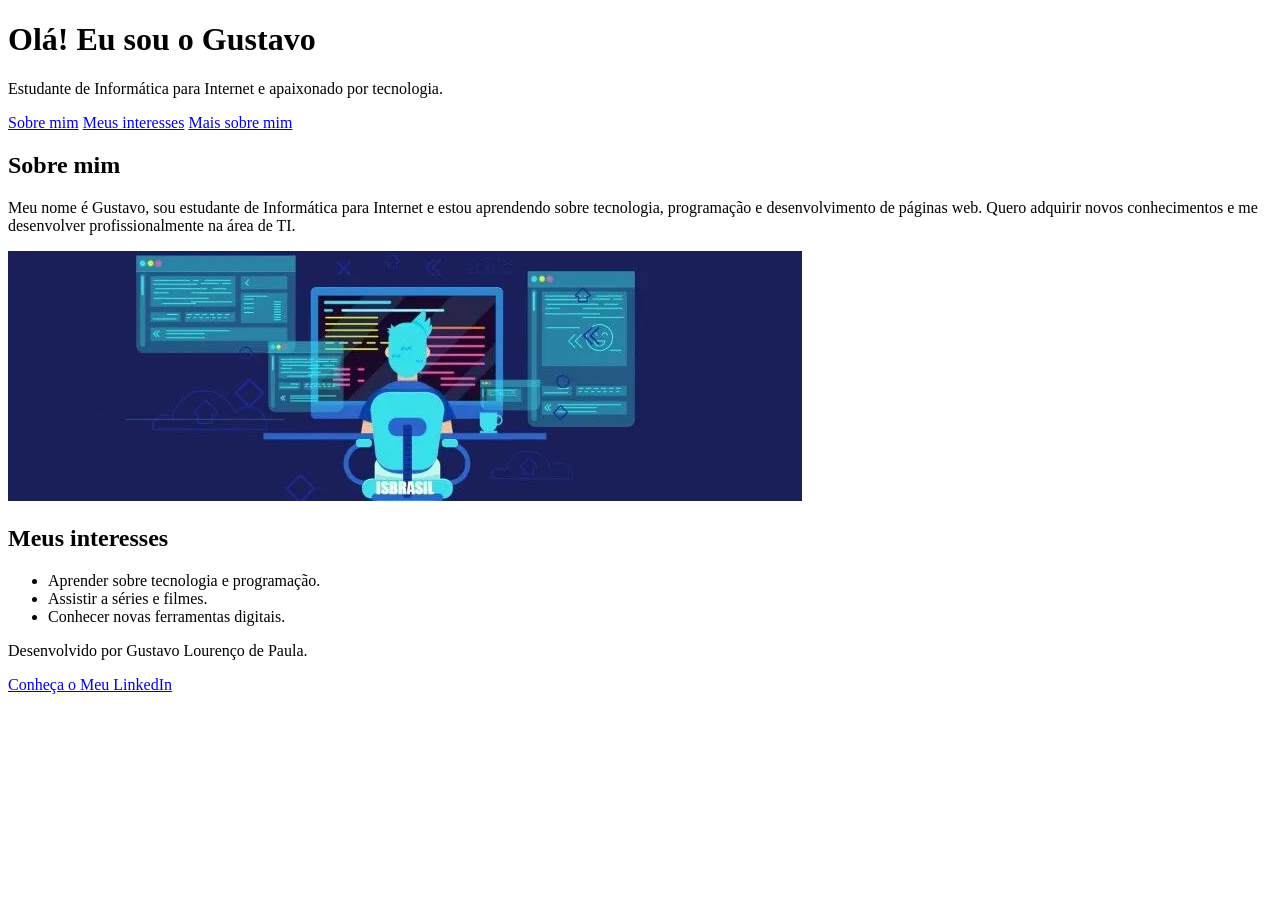
==== index.html @ d92e08ff "Fix HTML formatting and structure" ====
<!DOCTYPE html>
<html lang="pt-BR">
<head>
    <meta charset="UTF-8">
    <meta name="viewport" content="width=device-width, initial-scale=1.0">
    <title>Minha Página Pessoal</title>
</head>
<body>

    <header>
        <h1>Olá! Eu sou o Gustavo</h1>
        <p>Estudante de Informática para Internet e apaixonado por tecnologia.</p>
    </header>

    <nav>
    <a href="#sobre">Sobre mim</a>
    <a href="#interesses">Meus interesses</a>
    <a href="sobre.html">Mais sobre mim</a>
    </nav>

    <main>
        <section id="sobre">
            <h2>Sobre mim</h2>
            <p>Meu nome é Gustavo, sou estudante de Informática para Internet e estou aprendendo sobre tecnologia, programação e desenvolvimento de páginas web. Quero adquirir novos conhecimentos e me desenvolver profissionalmente na área de TI.</p>

            <img src="img/o-papel-do-programador-na-definicao-da-estrategia-digital_15aa61961ff3a95c582773cbeaeb5be7.webp"  
                 alt="Imagem ilustrativa para minha página pessoal">
        </section>

        <section id="interesses">
            <h2>Meus interesses</h2>
            <ul>
                <li>Aprender sobre tecnologia e programação.</li>
                <li>Assistir a séries e filmes.</li>
                <li>Conhecer novas ferramentas digitais.</li>
            </ul>
        </section>
    </main>

    <footer>
        <p>Desenvolvido por Gustavo Lourenço de Paula.</p>
        <p>
            <a href="https://www.linkedin.com/in/gustavo-l-530330115/" target="_blank">Conheça o Meu LinkedIn
            </a>
        </p>
    </footer>

</body>
</html>
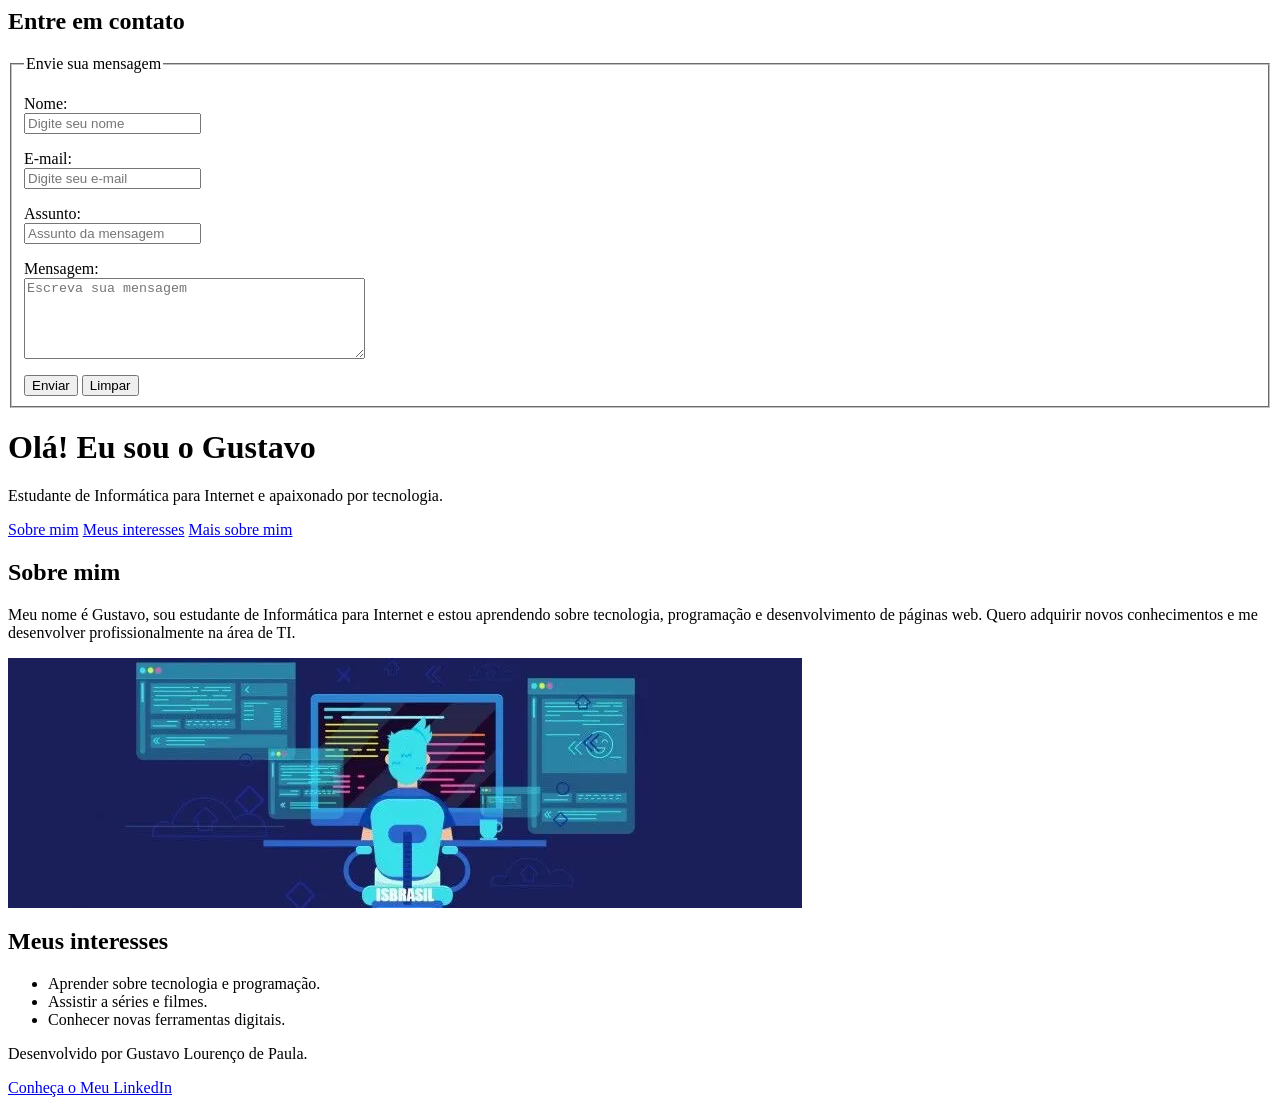
==== commit ec6dbac3: "Add contact section with message form Added a contact section with a form for user messages." ====
--- a/index.html
+++ b/index.html
@@ -1,10 +1,43 @@
-<!DOCTYPE html>
-<html lang="pt-BR">
-<head>
-    <meta charset="UTF-8">
-    <meta name="viewport" content="width=device-width, initial-scale=1.0">
-    <title>Minha Página Pessoal</title>
-</head>
+
+    <section id="contato">
+        <h2>Entre em contato</h2>
+
+        <form action="#" method="post">
+            <fieldset>
+                <legend>Envie sua mensagem</legend>
+
+                <p>
+                    <label for="nome">Nome:</label><br>
+                    <input type="text" id="nome" name="nome"
+                           placeholder="Digite seu nome" required>
+                </p>
+
+                <p>
+                    <label for="email">E-mail:</label><br>
+                    <input type="email" id="email" name="email"
+                           placeholder="Digite seu e-mail" required>
+                </p>
+
+                <p>
+                    <label for="assunto">Assunto:</label><br>
+                    <input type="text" id="assunto" name="assunto"
+                           placeholder="Assunto da mensagem" required>
+                </p>
+
+                <p>
+                    <label for="mensagem">Mensagem:</label><br>
+                    <textarea id="mensagem" name="mensagem"
+                              rows="5" cols="40"
+                              placeholder="Escreva sua mensagem"
+                              required></textarea>
+                </p>
+
+                <button type="submit">Enviar</button>
+                <button type="reset">Limpar</button>
+            </fieldset>
+        </form>
+    </section>
+
 <body>
 
     <header>
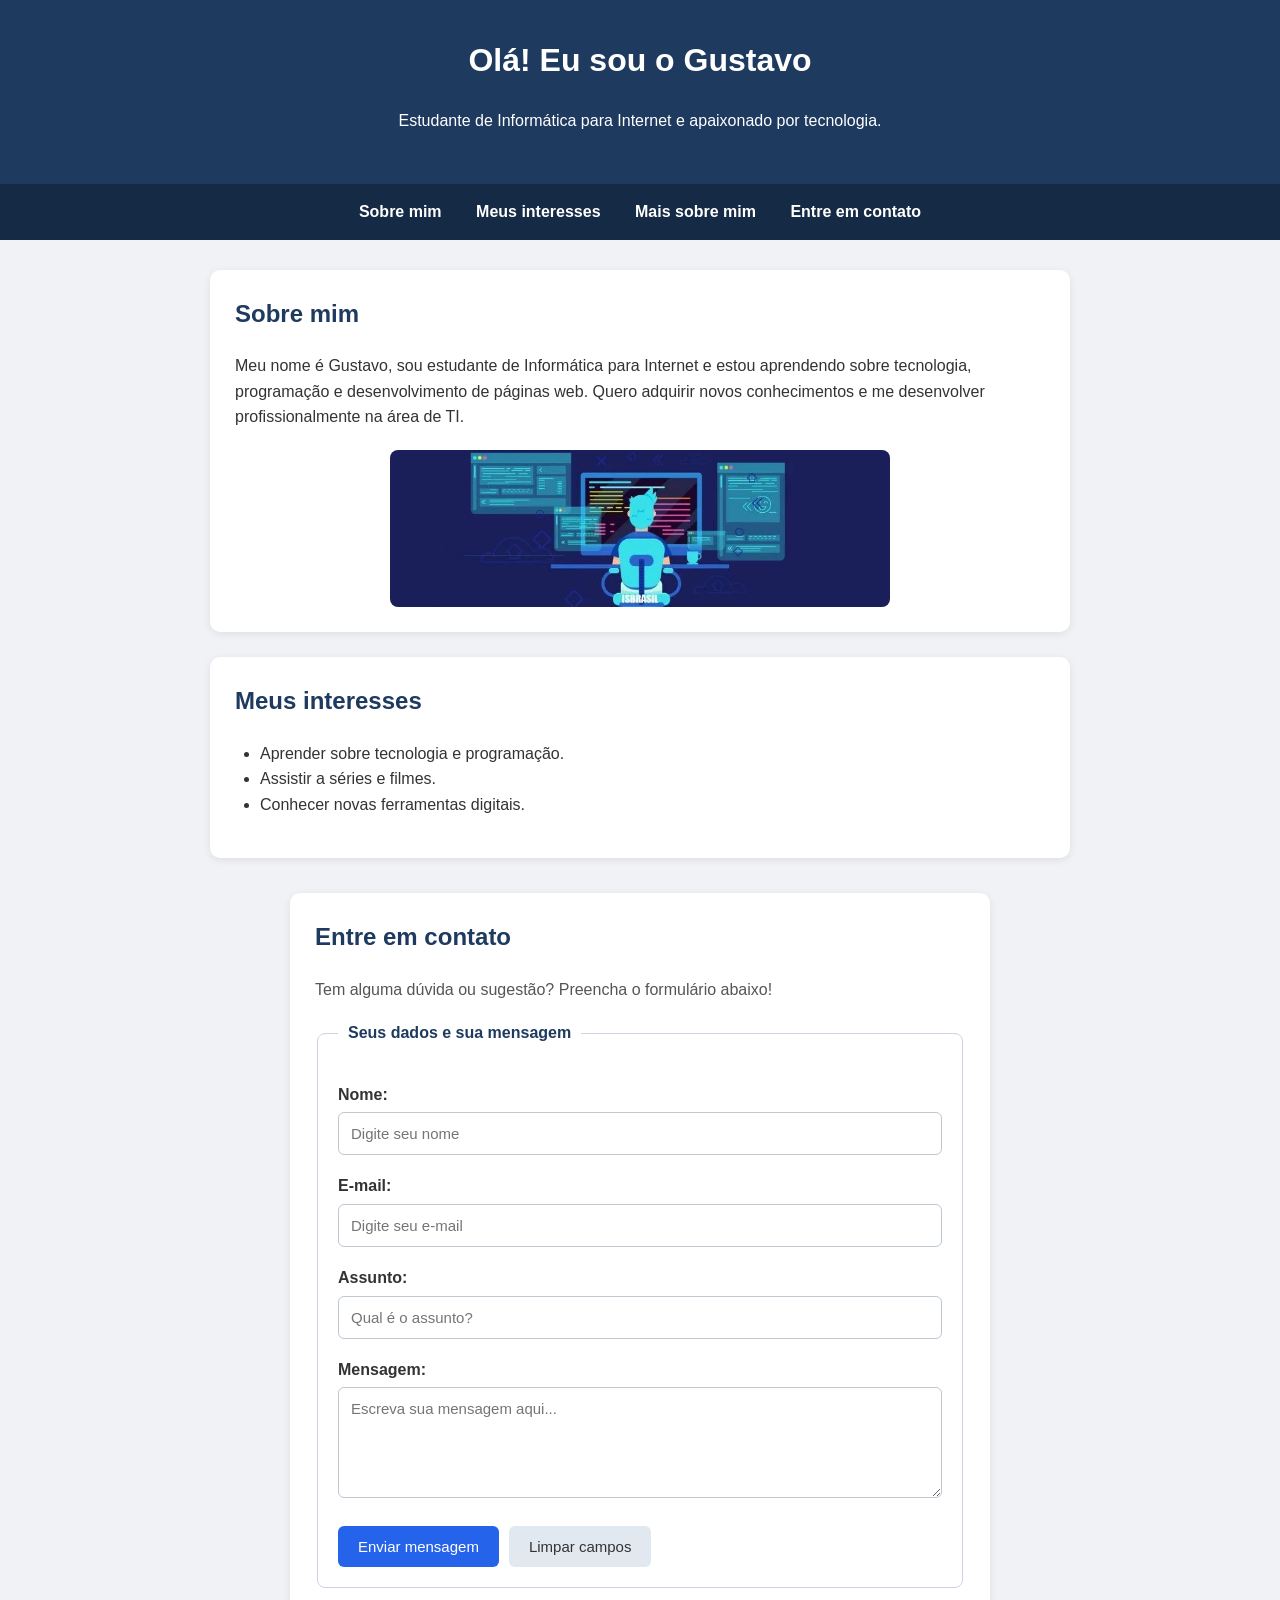
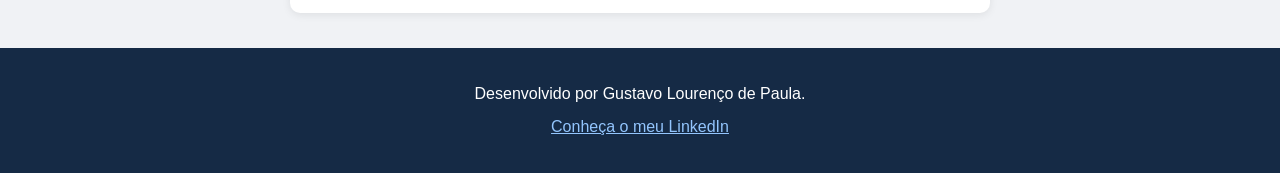
==== commit 7b13d61d: "Revamp index.html with new layout and styles Replaced the entire content of the index.html file with" ====
--- a/index.html
+++ b/index.html
@@ -1,42 +1,201 @@
 
-    <section id="contato">
-        <h2>Entre em contato</h2>
-
-        <form action="#" method="post">
-            <fieldset>
-                <legend>Envie sua mensagem</legend>
-
-                <p>
-                    <label for="nome">Nome:</label><br>
-                    <input type="text" id="nome" name="nome"
-                           placeholder="Digite seu nome" required>
-                </p>
-
-                <p>
-                    <label for="email">E-mail:</label><br>
-                    <input type="email" id="email" name="email"
-                           placeholder="Digite seu e-mail" required>
-                </p>
-
-                <p>
-                    <label for="assunto">Assunto:</label><br>
-                    <input type="text" id="assunto" name="assunto"
-                           placeholder="Assunto da mensagem" required>
-                </p>
-
-                <p>
-                    <label for="mensagem">Mensagem:</label><br>
-                    <textarea id="mensagem" name="mensagem"
-                              rows="5" cols="40"
-                              placeholder="Escreva sua mensagem"
-                              required></textarea>
-                </p>
-
-                <button type="submit">Enviar</button>
-                <button type="reset">Limpar</button>
-            </fieldset>
-        </form>
-    </section>
+<!DOCTYPE html>
+<html lang="pt-BR">
+<head>
+    <meta charset="UTF-8">
+    <meta name="viewport" content="width=device-width, initial-scale=1.0">
+    <title>Página Pessoal - Gustavo</title>
+
+    <style>
+        * {
+            box-sizing: border-box;
+        }
+
+        body {
+            margin: 0;
+            font-family: Arial, sans-serif;
+            line-height: 1.6;
+            color: #333333;
+            background-color: #f0f2f5;
+        }
+
+        header {
+            background-color: #1e3a5f;
+            color: white;
+            text-align: center;
+            padding: 35px 20px;
+        }
+
+        header h1 {
+            margin-top: 0;
+        }
+
+        nav {
+            background-color: #152a45;
+            padding: 15px;
+            text-align: center;
+        }
+
+        nav a {
+            color: white;
+            text-decoration: none;
+            margin: 0 15px;
+            font-weight: bold;
+        }
+
+        nav a:hover {
+            text-decoration: underline;
+        }
+
+        main {
+            max-width: 900px;
+            margin: 30px auto;
+            padding: 0 20px;
+        }
+
+        main section {
+            background-color: white;
+            margin-bottom: 25px;
+            padding: 25px;
+            border-radius: 10px;
+            box-shadow: 0 2px 8px rgba(0, 0, 0, 0.08);
+        }
+
+        h2 {
+            color: #1e3a5f;
+            margin-top: 0;
+        }
+
+        #sobre img {
+            display: block;
+            max-width: 100%;
+            width: 500px;
+            height: auto;
+            margin: 20px auto 0;
+            border-radius: 8px;
+        }
+
+        #interesses ul {
+            padding-left: 25px;
+        }
+
+        /* Formulário de contato */
+
+        #contato {
+            max-width: 700px;
+            margin: 35px auto;
+        }
+
+        #contato > p {
+            color: #555555;
+        }
+
+        #contato fieldset {
+            border: 1px solid #cbd5e1;
+            border-radius: 8px;
+            padding: 20px;
+        }
+
+        #contato legend {
+            padding: 0 10px;
+            font-weight: bold;
+            color: #1e3a5f;
+        }
+
+        #contato p {
+            margin-bottom: 18px;
+        }
+
+        #contato label {
+            display: inline-block;
+            margin-bottom: 5px;
+            font-weight: bold;
+        }
+
+        #contato input,
+        #contato textarea {
+            width: 100%;
+            padding: 12px;
+            border: 1px solid #bfc7d1;
+            border-radius: 6px;
+            font-family: Arial, sans-serif;
+            font-size: 15px;
+        }
+
+        #contato input:focus,
+        #contato textarea:focus {
+            outline: 2px solid #93b4ef;
+            border-color: #2563eb;
+        }
+
+        #contato textarea {
+            resize: vertical;
+        }
+
+        .botoes {
+            display: flex;
+            gap: 10px;
+            flex-wrap: wrap;
+            margin-top: 20px;
+        }
+
+        #contato button {
+            padding: 12px 20px;
+            border: none;
+            border-radius: 6px;
+            font-size: 15px;
+            cursor: pointer;
+        }
+
+        #contato button[type="submit"] {
+            background-color: #2563eb;
+            color: white;
+        }
+
+        #contato button[type="submit"]:hover {
+            background-color: #1d4ed8;
+        }
+
+        #contato button[type="reset"] {
+            background-color: #e2e8f0;
+            color: #333333;
+        }
+
+        #contato button[type="reset"]:hover {
+            background-color: #cbd5e1;
+        }
+
+        footer {
+            background-color: #152a45;
+            color: white;
+            text-align: center;
+            padding: 25px 15px;
+        }
+
+        footer p {
+            margin: 8px 0;
+        }
+
+        footer a {
+            color: #93c5fd;
+        }
+
+        @media (max-width: 600px) {
+            nav a {
+                display: inline-block;
+                margin: 5px 8px;
+            }
+
+            main section {
+                padding: 18px;
+            }
+
+            #contato fieldset {
+                padding: 12px;
+            }
+        }
+    </style>
+</head>
 
 <body>
 
@@ -46,34 +205,119 @@
     </header>
 
     <nav>
-    <a href="#sobre">Sobre mim</a>
-    <a href="#interesses">Meus interesses</a>
-    <a href="sobre.html">Mais sobre mim</a>
+        <a href="#sobre">Sobre mim</a>
+        <a href="#interesses">Meus interesses</a>
+        <a href="sobre.html">Mais sobre mim</a>
+        <a href="#contato">Entre em contato</a>
     </nav>
 
     <main>
+
         <section id="sobre">
             <h2>Sobre mim</h2>
-            <p>Meu nome é Gustavo, sou estudante de Informática para Internet e estou aprendendo sobre tecnologia, programação e desenvolvimento de páginas web. Quero adquirir novos conhecimentos e me desenvolver profissionalmente na área de TI.</p>
-
-            <img src="img/o-papel-do-programador-na-definicao-da-estrategia-digital_15aa61961ff3a95c582773cbeaeb5be7.webp"  
-                 alt="Imagem ilustrativa para minha página pessoal">
+
+            <p>
+                Meu nome é Gustavo, sou estudante de Informática para Internet
+                e estou aprendendo sobre tecnologia, programação e desenvolvimento
+                de páginas web. Quero adquirir novos conhecimentos e me desenvolver
+                profissionalmente na área de TI.
+            </p>
+
+            <img
+                src="img/o-papel-do-programador-na-definicao-da-estrategia-digital_15aa61961ff3a95c582773cbeaeb5be7.webp"
+                alt="Imagem ilustrativa sobre programação e tecnologia"
+            >
         </section>
 
         <section id="interesses">
             <h2>Meus interesses</h2>
+
             <ul>
                 <li>Aprender sobre tecnologia e programação.</li>
                 <li>Assistir a séries e filmes.</li>
                 <li>Conhecer novas ferramentas digitais.</li>
             </ul>
         </section>
+
+        <section id="contato">
+            <h2>Entre em contato</h2>
+
+            <p>
+                Tem alguma dúvida ou sugestão?
+                Preencha o formulário abaixo!
+            </p>
+
+            <form action="#" method="post">
+
+                <fieldset>
+                    <legend>Seus dados e sua mensagem</legend>
+
+                    <p>
+                        <label for="nome">Nome:</label>
+                        <input
+                            type="text"
+                            id="nome"
+                            name="nome"
+                            placeholder="Digite seu nome"
+                            required
+                        >
+                    </p>
+
+                    <p>
+                        <label for="email">E-mail:</label>
+                        <input
+                            type="email"
+                            id="email"
+                            name="email"
+                            placeholder="Digite seu e-mail"
+                            required
+                        >
+                    </p>
+
+                    <p>
+                        <label for="assunto">Assunto:</label>
+                        <input
+                            type="text"
+                            id="assunto"
+                            name="assunto"
+                            placeholder="Qual é o assunto?"
+                            required
+                        >
+                    </p>
+
+                    <p>
+                        <label for="mensagem">Mensagem:</label>
+                        <textarea
+                            id="mensagem"
+                            name="mensagem"
+                            rows="5"
+                            placeholder="Escreva sua mensagem aqui..."
+                            required
+                        ></textarea>
+                    </p>
+
+                    <div class="botoes">
+                        <button type="submit">Enviar mensagem</button>
+                        <button type="reset">Limpar campos</button>
+                    </div>
+
+                </fieldset>
+
+            </form>
+        </section>
+
     </main>
 
     <footer>
         <p>Desenvolvido por Gustavo Lourenço de Paula.</p>
+
         <p>
-            <a href="https://www.linkedin.com/in/gustavo-l-530330115/" target="_blank">Conheça o Meu LinkedIn
+            <a
+                href="https://www.linkedin.com/in/gustavo-l-530330115/"
+                target="_blank"
+                rel="noopener noreferrer"
+            >
+                Conheça o meu LinkedIn
             </a>
         </p>
     </footer>
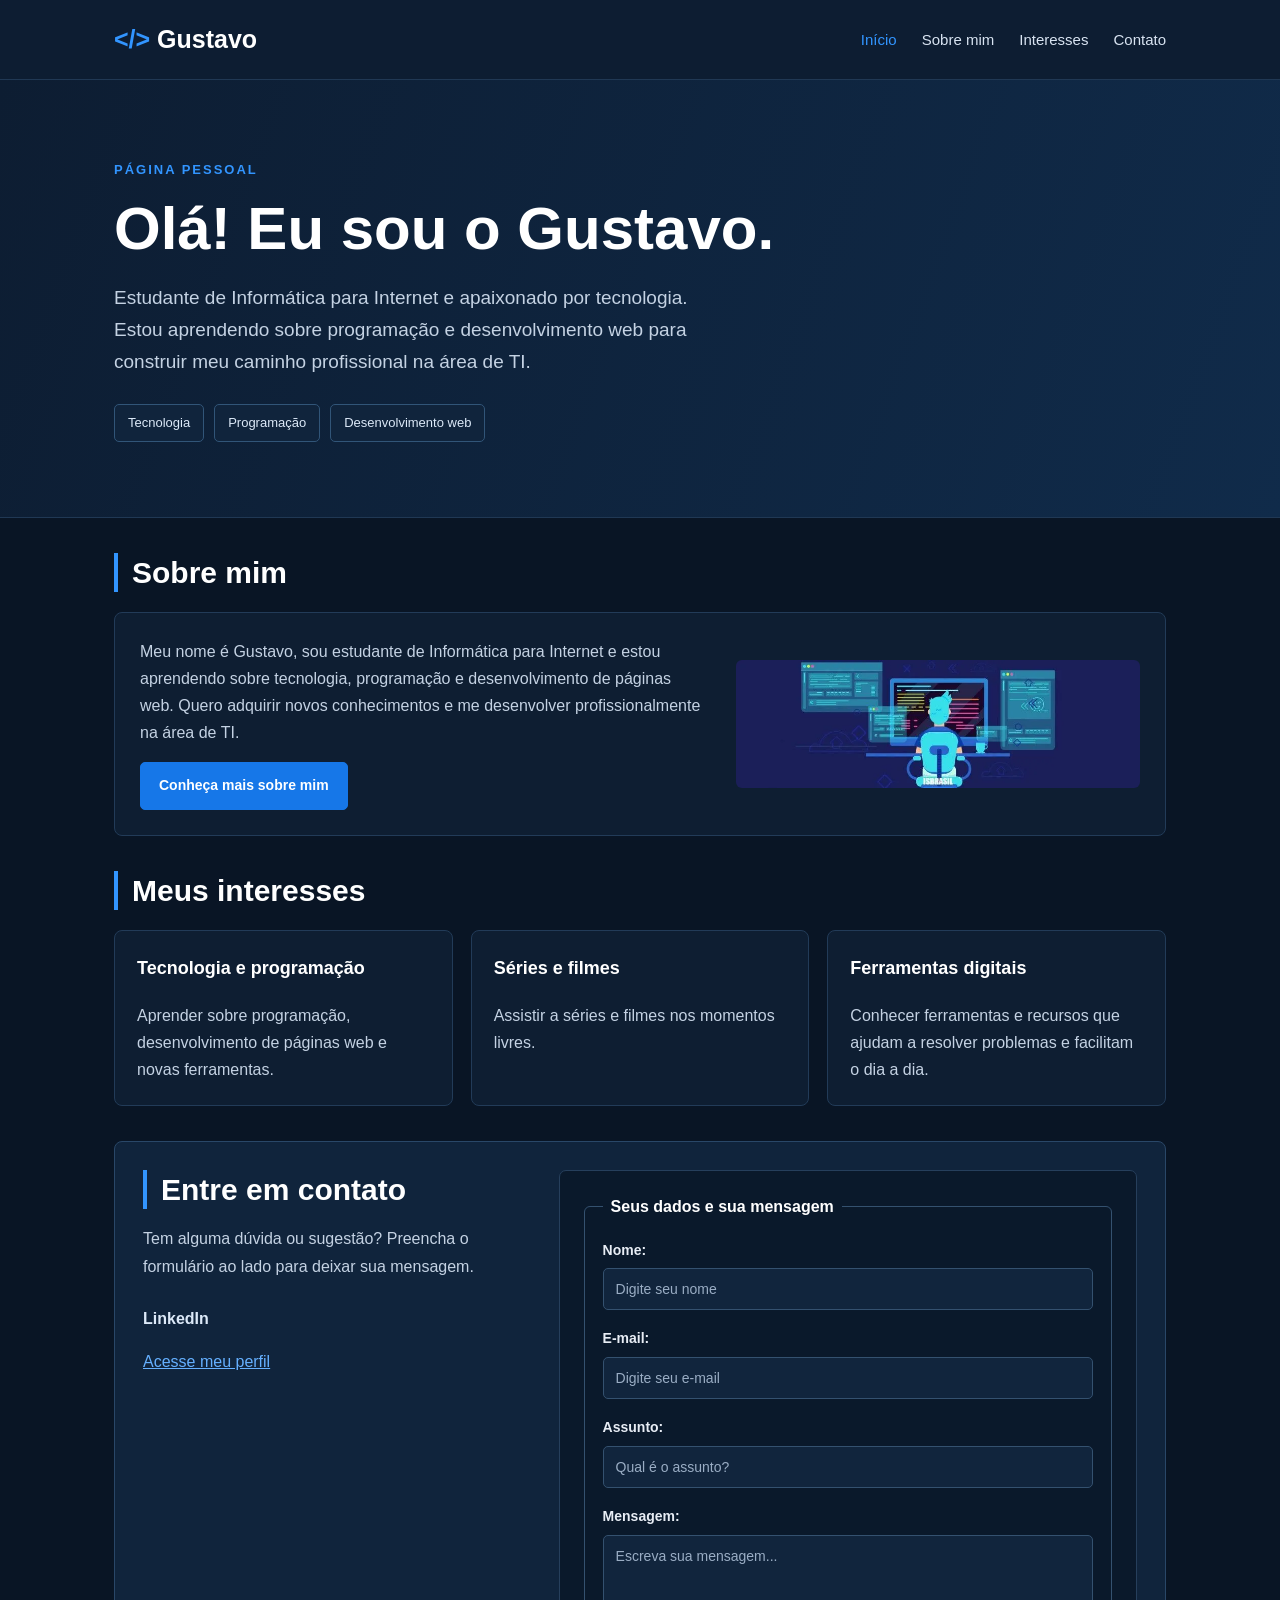
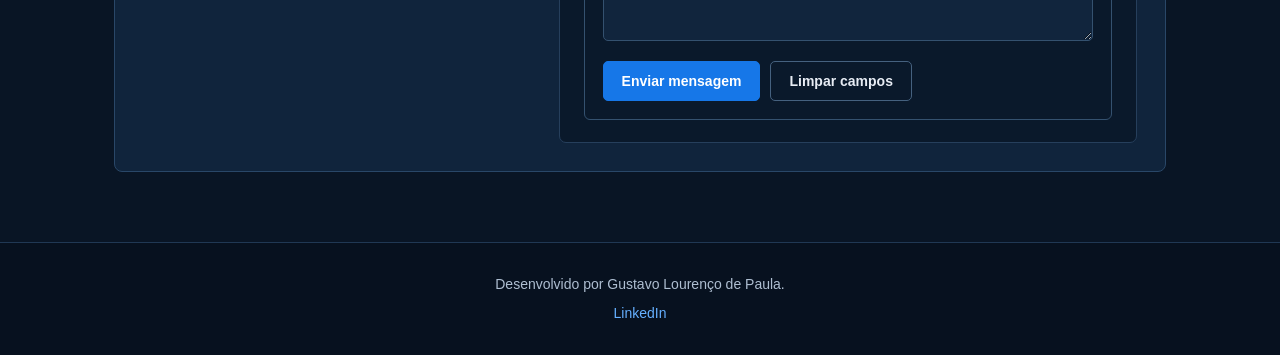
==== commit 7720655f: "Update index.html" ====
--- a/index.html
+++ b/index.html
@@ -4,132 +4,288 @@
 <head>
     <meta charset="UTF-8">
     <meta name="viewport" content="width=device-width, initial-scale=1.0">
-    <title>Página Pessoal - Gustavo</title>
+    <title>Gustavo | Página Pessoal</title>
 
     <style>
         * {
             box-sizing: border-box;
         }
 
+        html {
+            scroll-behavior: smooth;
+        }
+
         body {
             margin: 0;
             font-family: Arial, sans-serif;
-            line-height: 1.6;
-            color: #333333;
-            background-color: #f0f2f5;
+            color: #e8edf5;
+            background-color: #091525;
+            line-height: 1.7;
         }
 
         header {
-            background-color: #1e3a5f;
-            color: white;
-            text-align: center;
-            padding: 35px 20px;
-        }
-
-        header h1 {
+            background-color: #0d1d32;
+            border-bottom: 1px solid #203854;
+        }
+
+        .topo {
+            max-width: 1100px;
+            margin: auto;
+            padding: 18px 24px;
+            display: flex;
+            align-items: center;
+            justify-content: space-between;
+            gap: 20px;
+        }
+
+        .logo {
+            color: #ffffff;
+            font-size: 25px;
+            font-weight: bold;
+            text-decoration: none;
+        }
+
+        .logo span {
+            color: #3295ff;
+        }
+
+        nav {
+            display: flex;
+            gap: 25px;
+            flex-wrap: wrap;
+        }
+
+        nav a {
+            color: #d8e3f1;
+            text-decoration: none;
+            font-size: 15px;
+        }
+
+        nav a:hover,
+        nav a.ativo {
+            color: #3295ff;
+        }
+
+        .apresentacao {
+            background: linear-gradient(110deg, #0d1d32, #102b4a);
+            border-bottom: 1px solid #203854;
+        }
+
+        .apresentacao-conteudo {
+            max-width: 1100px;
+            margin: auto;
+            padding: 75px 24px;
+        }
+
+        .destaque {
+            color: #3295ff;
+            font-weight: bold;
+            text-transform: uppercase;
+            letter-spacing: 2px;
+            font-size: 13px;
+        }
+
+        h1 {
+            color: #ffffff;
+            font-size: clamp(38px, 6vw, 60px);
+            line-height: 1.15;
+            margin: 12px 0;
+        }
+
+        .apresentacao p {
+            max-width: 620px;
+            font-size: 19px;
+            color: #c4d2e3;
+            margin-bottom: 25px;
+        }
+
+        .marcadores {
+            display: flex;
+            flex-wrap: wrap;
+            gap: 10px;
+        }
+
+        .marcadores span {
+            border: 1px solid #315578;
+            background-color: #10243c;
+            color: #dce9f8;
+            padding: 7px 13px;
+            border-radius: 5px;
+            font-size: 13px;
+        }
+
+        main {
+            max-width: 1100px;
+            margin: auto;
+            padding: 35px 24px;
+        }
+
+        section.conteudo {
+            margin-bottom: 35px;
+        }
+
+        .titulo-secao {
+            color: #ffffff;
+            font-size: 30px;
+            line-height: 1.3;
+            margin: 0 0 20px;
+            border-left: 4px solid #3295ff;
+            padding-left: 14px;
+        }
+
+        .cartao {
+            background-color: #0e1e32;
+            border: 1px solid #223b58;
+            border-radius: 8px;
+            padding: 25px;
+        }
+
+        .sobre-resumo {
+            display: grid;
+            grid-template-columns: 1.4fr 1fr;
+            gap: 30px;
+            align-items: center;
+        }
+
+        .sobre-resumo p {
             margin-top: 0;
-        }
-
-        nav {
-            background-color: #152a45;
-            padding: 15px;
-            text-align: center;
-        }
-
-        nav a {
-            color: white;
+            color: #c4d2e3;
+        }
+
+        .imagem-programacao {
+            display: block;
+            width: 100%;
+            max-height: 300px;
+            object-fit: cover;
+            border-radius: 6px;
+        }
+
+        .botao {
+            display: inline-block;
+            padding: 11px 18px;
+            border-radius: 5px;
+            background-color: #1677e8;
+            color: #ffffff;
             text-decoration: none;
-            margin: 0 15px;
             font-weight: bold;
-        }
-
-        nav a:hover {
-            text-decoration: underline;
-        }
-
-        main {
-            max-width: 900px;
-            margin: 30px auto;
-            padding: 0 20px;
-        }
-
-        main section {
-            background-color: white;
-            margin-bottom: 25px;
-            padding: 25px;
-            border-radius: 10px;
-            box-shadow: 0 2px 8px rgba(0, 0, 0, 0.08);
-        }
-
-        h2 {
-            color: #1e3a5f;
+            border: 1px solid #1677e8;
+            cursor: pointer;
+            font-size: 14px;
+        }
+
+        .botao:hover {
+            background-color: #0f63c5;
+        }
+
+        .lista-interesses {
+            display: grid;
+            grid-template-columns: repeat(3, 1fr);
+            gap: 18px;
+        }
+
+        .interesse {
+            background-color: #0e1e32;
+            border: 1px solid #223b58;
+            border-radius: 8px;
+            padding: 22px;
+        }
+
+        .interesse h3 {
             margin-top: 0;
-        }
-
-        #sobre img {
+            color: #ffffff;
+            font-size: 18px;
+        }
+
+        .interesse p {
+            margin-bottom: 0;
+            color: #c4d2e3;
+        }
+
+        #contato {
+            display: grid;
+            grid-template-columns: 0.8fr 1.2fr;
+            gap: 30px;
+            align-items: start;
+            background-color: #10243c;
+            border: 1px solid #294768;
+            border-radius: 8px;
+            padding: 28px;
+        }
+
+        #contato .titulo-secao {
+            margin-bottom: 15px;
+        }
+
+        .texto-contato {
+            color: #c4d2e3;
+        }
+
+        .informacao-contato {
+            color: #dce9f8;
+            margin-top: 25px;
+        }
+
+        .informacao-contato a {
+            color: #65b0ff;
+        }
+
+        #contato form {
+            background-color: #0a192b;
+            border: 1px solid #263f5c;
+            border-radius: 7px;
+            padding: 22px;
+        }
+
+        #contato fieldset {
+            border: 1px solid #34516f;
+            border-radius: 6px;
+            padding: 18px;
+        }
+
+        #contato legend {
+            padding: 0 8px;
+            color: #ffffff;
+            font-weight: bold;
+        }
+
+        #contato label {
             display: block;
-            max-width: 100%;
-            width: 500px;
-            height: auto;
-            margin: 20px auto 0;
-            border-radius: 8px;
-        }
-
-        #interesses ul {
-            padding-left: 25px;
-        }
-
-        /* Formulário de contato */
-
-        #contato {
-            max-width: 700px;
-            margin: 35px auto;
-        }
-
-        #contato > p {
-            color: #555555;
-        }
-
-        #contato fieldset {
-            border: 1px solid #cbd5e1;
-            border-radius: 8px;
-            padding: 20px;
-        }
-
-        #contato legend {
-            padding: 0 10px;
+            color: #e8edf5;
             font-weight: bold;
-            color: #1e3a5f;
-        }
-
-        #contato p {
-            margin-bottom: 18px;
-        }
-
-        #contato label {
-            display: inline-block;
-            margin-bottom: 5px;
-            font-weight: bold;
+            font-size: 14px;
+            margin-bottom: 6px;
         }
 
         #contato input,
         #contato textarea {
+            display: block;
             width: 100%;
             padding: 12px;
-            border: 1px solid #bfc7d1;
-            border-radius: 6px;
+            background-color: #11253d;
+            border: 1px solid #34516f;
+            border-radius: 5px;
+            color: #ffffff;
             font-family: Arial, sans-serif;
-            font-size: 15px;
+            font-size: 14px;
+        }
+
+        #contato input::placeholder,
+        #contato textarea::placeholder {
+            color: #9aadc4;
         }
 
         #contato input:focus,
         #contato textarea:focus {
-            outline: 2px solid #93b4ef;
-            border-color: #2563eb;
+            outline: 2px solid #3295ff;
+            border-color: #3295ff;
         }
 
         #contato textarea {
             resize: vertical;
+        }
+
+        .campo {
+            margin-bottom: 17px;
         }
 
         .botoes {
@@ -139,120 +295,180 @@
             margin-top: 20px;
         }
 
-        #contato button {
-            padding: 12px 20px;
-            border: none;
-            border-radius: 6px;
-            font-size: 15px;
-            cursor: pointer;
-        }
-
-        #contato button[type="submit"] {
-            background-color: #2563eb;
-            color: white;
-        }
-
-        #contato button[type="submit"]:hover {
-            background-color: #1d4ed8;
-        }
-
-        #contato button[type="reset"] {
-            background-color: #e2e8f0;
-            color: #333333;
-        }
-
-        #contato button[type="reset"]:hover {
-            background-color: #cbd5e1;
+        .botao-limpar {
+            background-color: transparent;
+            border: 1px solid #45617f;
+            color: #e8edf5;
+        }
+
+        .botao-limpar:hover {
+            background-color: #1b3049;
         }
 
         footer {
-            background-color: #152a45;
-            color: white;
+            background-color: #07111f;
+            border-top: 1px solid #203854;
             text-align: center;
-            padding: 25px 15px;
+            padding: 25px 20px;
+            color: #aebed1;
+            font-size: 14px;
         }
 
         footer p {
-            margin: 8px 0;
+            margin: 5px 0;
         }
 
         footer a {
-            color: #93c5fd;
-        }
-
-        @media (max-width: 600px) {
-            nav a {
-                display: inline-block;
-                margin: 5px 8px;
+            color: #65b0ff;
+            text-decoration: none;
+        }
+
+        @media (max-width: 750px) {
+            .topo {
+                align-items: flex-start;
+                flex-direction: column;
             }
 
-            main section {
-                padding: 18px;
+            nav {
+                gap: 15px;
             }
 
-            #contato fieldset {
-                padding: 12px;
+            .apresentacao-conteudo {
+                padding: 50px 24px;
+            }
+
+            .sobre-resumo,
+            #contato {
+                grid-template-columns: 1fr;
+            }
+
+            .lista-interesses {
+                grid-template-columns: 1fr;
+            }
+
+            .titulo-secao {
+                font-size: 26px;
             }
         }
     </style>
 </head>
 
-<body>
+<body id="inicio">
 
     <header>
-        <h1>Olá! Eu sou o Gustavo</h1>
-        <p>Estudante de Informática para Internet e apaixonado por tecnologia.</p>
+        <div class="topo">
+            <a class="logo" href="index.html"><span>&lt;/&gt;</span> Gustavo</a>
+
+            <nav>
+                <a class="ativo" href="#inicio">Início</a>
+                <a href="#sobre">Sobre mim</a>
+                <a href="#interesses">Interesses</a>
+                <a href="#contato">Contato</a>
+            </nav>
+        </div>
     </header>
 
-    <nav>
-        <a href="#sobre">Sobre mim</a>
-        <a href="#interesses">Meus interesses</a>
-        <a href="sobre.html">Mais sobre mim</a>
-        <a href="#contato">Entre em contato</a>
-    </nav>
+    <section class="apresentacao">
+        <div class="apresentacao-conteudo">
+            <span class="destaque">Página pessoal</span>
+
+            <h1>Olá! Eu sou o Gustavo.</h1>
+
+            <p>
+                Estudante de Informática para Internet e apaixonado por tecnologia.
+                Estou aprendendo sobre programação e desenvolvimento web para
+                construir meu caminho profissional na área de TI.
+            </p>
+
+            <div class="marcadores">
+                <span>Tecnologia</span>
+                <span>Programação</span>
+                <span>Desenvolvimento web</span>
+            </div>
+        </div>
+    </section>
 
     <main>
 
-        <section id="sobre">
-            <h2>Sobre mim</h2>
-
-            <p>
-                Meu nome é Gustavo, sou estudante de Informática para Internet
-                e estou aprendendo sobre tecnologia, programação e desenvolvimento
-                de páginas web. Quero adquirir novos conhecimentos e me desenvolver
-                profissionalmente na área de TI.
-            </p>
-
-            <img
-                src="img/o-papel-do-programador-na-definicao-da-estrategia-digital_15aa61961ff3a95c582773cbeaeb5be7.webp"
-                alt="Imagem ilustrativa sobre programação e tecnologia"
-            >
+        <section class="conteudo" id="sobre">
+            <h2 class="titulo-secao">Sobre mim</h2>
+
+            <div class="cartao sobre-resumo">
+                <div>
+                    <p>
+                        Meu nome é Gustavo, sou estudante de Informática para
+                        Internet e estou aprendendo sobre tecnologia, programação
+                        e desenvolvimento de páginas web. Quero adquirir novos
+                        conhecimentos e me desenvolver profissionalmente na área
+                        de TI.
+                    </p>
+
+                    <a class="botao" href="sobre.html">Conheça mais sobre mim</a>
+                </div>
+
+                <img
+                    class="imagem-programacao"
+                    src="img/o-papel-do-programador-na-definicao-da-estrategia-digital_15aa61961ff3a95c582773cbeaeb5be7.webp"
+                    alt="Imagem ilustrativa sobre programação e tecnologia"
+                >
+            </div>
         </section>
 
-        <section id="interesses">
-            <h2>Meus interesses</h2>
-
-            <ul>
-                <li>Aprender sobre tecnologia e programação.</li>
-                <li>Assistir a séries e filmes.</li>
-                <li>Conhecer novas ferramentas digitais.</li>
-            </ul>
+        <section class="conteudo" id="interesses">
+            <h2 class="titulo-secao">Meus interesses</h2>
+
+            <div class="lista-interesses">
+                <article class="interesse">
+                    <h3>Tecnologia e programação</h3>
+                    <p>
+                        Aprender sobre programação, desenvolvimento de páginas
+                        web e novas ferramentas.
+                    </p>
+                </article>
+
+                <article class="interesse">
+                    <h3>Séries e filmes</h3>
+                    <p>
+                        Assistir a séries e filmes nos momentos livres.
+                    </p>
+                </article>
+
+                <article class="interesse">
+                    <h3>Ferramentas digitais</h3>
+                    <p>
+                        Conhecer ferramentas e recursos que ajudam a resolver
+                        problemas e facilitam o dia a dia.
+                    </p>
+                </article>
+            </div>
         </section>
 
-        <section id="contato">
-            <h2>Entre em contato</h2>
-
-            <p>
-                Tem alguma dúvida ou sugestão?
-                Preencha o formulário abaixo!
-            </p>
+        <section class="conteudo" id="contato">
+            <div>
+                <h2 class="titulo-secao">Entre em contato</h2>
+
+                <p class="texto-contato">
+                    Tem alguma dúvida ou sugestão? Preencha o formulário
+                    ao lado para deixar sua mensagem.
+                </p>
+
+                <div class="informacao-contato">
+                    <p><strong>LinkedIn</strong></p>
+                    <a
+                        href="https://www.linkedin.com/in/gustavo-l-530330115/"
+                        target="_blank"
+                        rel="noopener noreferrer"
+                    >
+                        Acesse meu perfil
+                    </a>
+                </div>
+            </div>
 
             <form action="#" method="post">
-
                 <fieldset>
                     <legend>Seus dados e sua mensagem</legend>
 
-                    <p>
+                    <div class="campo">
                         <label for="nome">Nome:</label>
                         <input
                             type="text"
@@ -261,9 +477,9 @@
                             placeholder="Digite seu nome"
                             required
                         >
-                    </p>
-
-                    <p>
+                    </div>
+
+                    <div class="campo">
                         <label for="email">E-mail:</label>
                         <input
                             type="email"
@@ -272,9 +488,9 @@
                             placeholder="Digite seu e-mail"
                             required
                         >
-                    </p>
-
-                    <p>
+                    </div>
+
+                    <div class="campo">
                         <label for="assunto">Assunto:</label>
                         <input
                             type="text"
@@ -283,26 +499,32 @@
                             placeholder="Qual é o assunto?"
                             required
                         >
-                    </p>
-
-                    <p>
+                    </div>
+
+                    <div class="campo">
                         <label for="mensagem">Mensagem:</label>
                         <textarea
                             id="mensagem"
                             name="mensagem"
                             rows="5"
-                            placeholder="Escreva sua mensagem aqui..."
+                            placeholder="Escreva sua mensagem..."
                             required
                         ></textarea>
-                    </p>
+                    </div>
 
                     <div class="botoes">
-                        <button type="submit">Enviar mensagem</button>
-                        <button type="reset">Limpar campos</button>
+                        <button class="botao" type="submit">
+                            Enviar mensagem
+                        </button>
+
+                        <button
+                            class="botao botao-limpar"
+                            type="reset"
+                        >
+                            Limpar campos
+                        </button>
                     </div>
-
                 </fieldset>
-
             </form>
         </section>
 
@@ -317,7 +539,7 @@
                 target="_blank"
                 rel="noopener noreferrer"
             >
-                Conheça o meu LinkedIn
+                LinkedIn
             </a>
         </p>
     </footer>
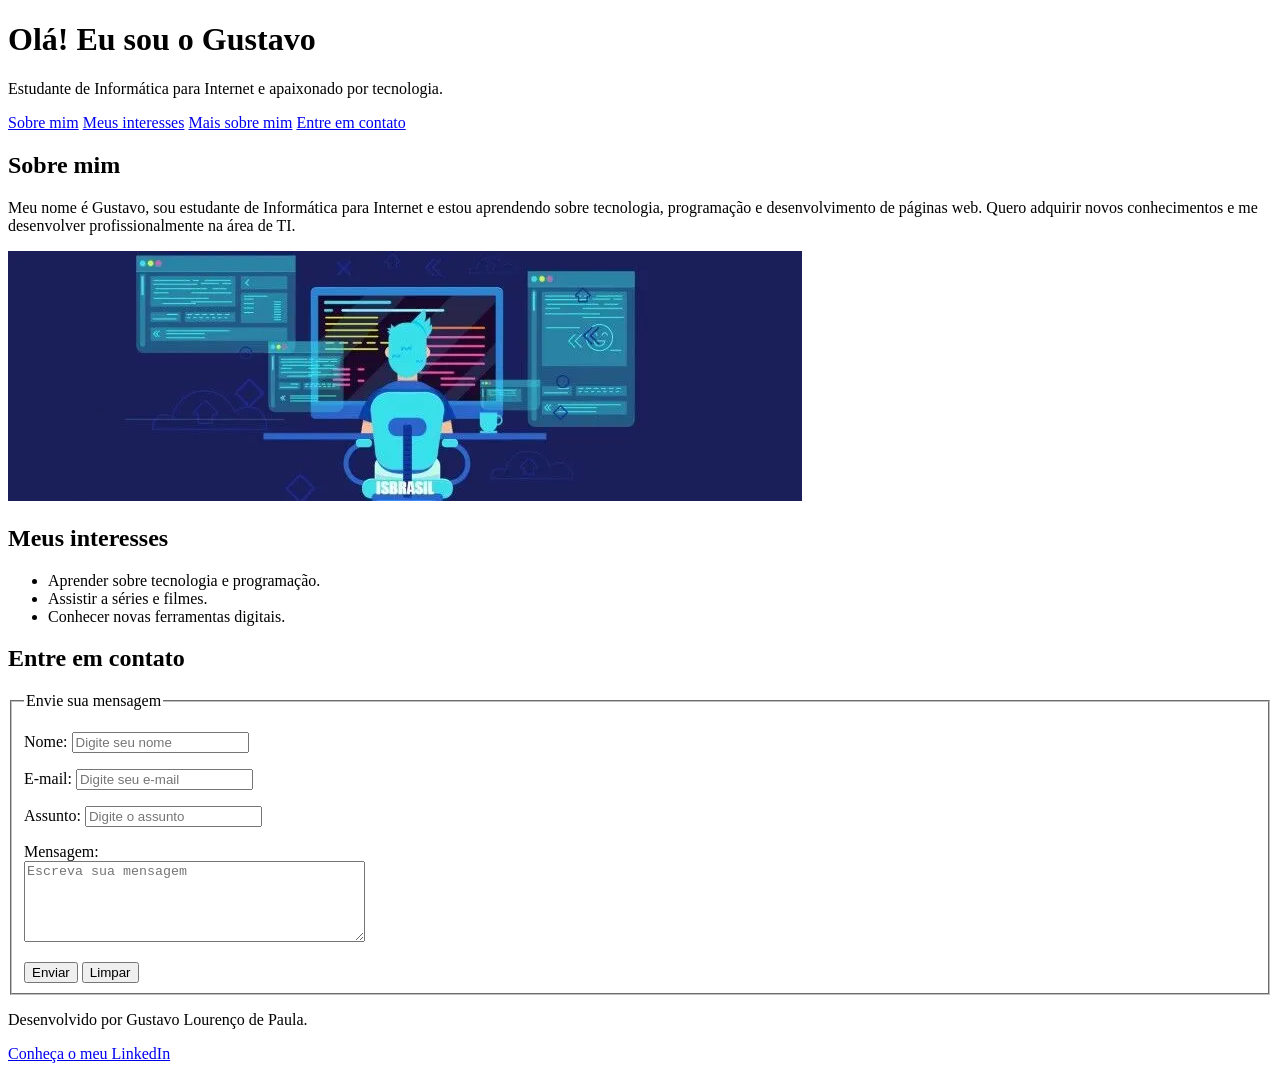
==== commit 4d395156: "Update index.html" ====
--- a/index.html
+++ b/index.html
@@ -4,471 +4,57 @@
 <head>
     <meta charset="UTF-8">
     <meta name="viewport" content="width=device-width, initial-scale=1.0">
-    <title>Gustavo | Página Pessoal</title>
-
-    <style>
-        * {
-            box-sizing: border-box;
-        }
-
-        html {
-            scroll-behavior: smooth;
-        }
-
-        body {
-            margin: 0;
-            font-family: Arial, sans-serif;
-            color: #e8edf5;
-            background-color: #091525;
-            line-height: 1.7;
-        }
-
-        header {
-            background-color: #0d1d32;
-            border-bottom: 1px solid #203854;
-        }
-
-        .topo {
-            max-width: 1100px;
-            margin: auto;
-            padding: 18px 24px;
-            display: flex;
-            align-items: center;
-            justify-content: space-between;
-            gap: 20px;
-        }
-
-        .logo {
-            color: #ffffff;
-            font-size: 25px;
-            font-weight: bold;
-            text-decoration: none;
-        }
-
-        .logo span {
-            color: #3295ff;
-        }
-
-        nav {
-            display: flex;
-            gap: 25px;
-            flex-wrap: wrap;
-        }
-
-        nav a {
-            color: #d8e3f1;
-            text-decoration: none;
-            font-size: 15px;
-        }
-
-        nav a:hover,
-        nav a.ativo {
-            color: #3295ff;
-        }
-
-        .apresentacao {
-            background: linear-gradient(110deg, #0d1d32, #102b4a);
-            border-bottom: 1px solid #203854;
-        }
-
-        .apresentacao-conteudo {
-            max-width: 1100px;
-            margin: auto;
-            padding: 75px 24px;
-        }
-
-        .destaque {
-            color: #3295ff;
-            font-weight: bold;
-            text-transform: uppercase;
-            letter-spacing: 2px;
-            font-size: 13px;
-        }
-
-        h1 {
-            color: #ffffff;
-            font-size: clamp(38px, 6vw, 60px);
-            line-height: 1.15;
-            margin: 12px 0;
-        }
-
-        .apresentacao p {
-            max-width: 620px;
-            font-size: 19px;
-            color: #c4d2e3;
-            margin-bottom: 25px;
-        }
-
-        .marcadores {
-            display: flex;
-            flex-wrap: wrap;
-            gap: 10px;
-        }
-
-        .marcadores span {
-            border: 1px solid #315578;
-            background-color: #10243c;
-            color: #dce9f8;
-            padding: 7px 13px;
-            border-radius: 5px;
-            font-size: 13px;
-        }
-
-        main {
-            max-width: 1100px;
-            margin: auto;
-            padding: 35px 24px;
-        }
-
-        section.conteudo {
-            margin-bottom: 35px;
-        }
-
-        .titulo-secao {
-            color: #ffffff;
-            font-size: 30px;
-            line-height: 1.3;
-            margin: 0 0 20px;
-            border-left: 4px solid #3295ff;
-            padding-left: 14px;
-        }
-
-        .cartao {
-            background-color: #0e1e32;
-            border: 1px solid #223b58;
-            border-radius: 8px;
-            padding: 25px;
-        }
-
-        .sobre-resumo {
-            display: grid;
-            grid-template-columns: 1.4fr 1fr;
-            gap: 30px;
-            align-items: center;
-        }
-
-        .sobre-resumo p {
-            margin-top: 0;
-            color: #c4d2e3;
-        }
-
-        .imagem-programacao {
-            display: block;
-            width: 100%;
-            max-height: 300px;
-            object-fit: cover;
-            border-radius: 6px;
-        }
-
-        .botao {
-            display: inline-block;
-            padding: 11px 18px;
-            border-radius: 5px;
-            background-color: #1677e8;
-            color: #ffffff;
-            text-decoration: none;
-            font-weight: bold;
-            border: 1px solid #1677e8;
-            cursor: pointer;
-            font-size: 14px;
-        }
-
-        .botao:hover {
-            background-color: #0f63c5;
-        }
-
-        .lista-interesses {
-            display: grid;
-            grid-template-columns: repeat(3, 1fr);
-            gap: 18px;
-        }
-
-        .interesse {
-            background-color: #0e1e32;
-            border: 1px solid #223b58;
-            border-radius: 8px;
-            padding: 22px;
-        }
-
-        .interesse h3 {
-            margin-top: 0;
-            color: #ffffff;
-            font-size: 18px;
-        }
-
-        .interesse p {
-            margin-bottom: 0;
-            color: #c4d2e3;
-        }
-
-        #contato {
-            display: grid;
-            grid-template-columns: 0.8fr 1.2fr;
-            gap: 30px;
-            align-items: start;
-            background-color: #10243c;
-            border: 1px solid #294768;
-            border-radius: 8px;
-            padding: 28px;
-        }
-
-        #contato .titulo-secao {
-            margin-bottom: 15px;
-        }
-
-        .texto-contato {
-            color: #c4d2e3;
-        }
-
-        .informacao-contato {
-            color: #dce9f8;
-            margin-top: 25px;
-        }
-
-        .informacao-contato a {
-            color: #65b0ff;
-        }
-
-        #contato form {
-            background-color: #0a192b;
-            border: 1px solid #263f5c;
-            border-radius: 7px;
-            padding: 22px;
-        }
-
-        #contato fieldset {
-            border: 1px solid #34516f;
-            border-radius: 6px;
-            padding: 18px;
-        }
-
-        #contato legend {
-            padding: 0 8px;
-            color: #ffffff;
-            font-weight: bold;
-        }
-
-        #contato label {
-            display: block;
-            color: #e8edf5;
-            font-weight: bold;
-            font-size: 14px;
-            margin-bottom: 6px;
-        }
-
-        #contato input,
-        #contato textarea {
-            display: block;
-            width: 100%;
-            padding: 12px;
-            background-color: #11253d;
-            border: 1px solid #34516f;
-            border-radius: 5px;
-            color: #ffffff;
-            font-family: Arial, sans-serif;
-            font-size: 14px;
-        }
-
-        #contato input::placeholder,
-        #contato textarea::placeholder {
-            color: #9aadc4;
-        }
-
-        #contato input:focus,
-        #contato textarea:focus {
-            outline: 2px solid #3295ff;
-            border-color: #3295ff;
-        }
-
-        #contato textarea {
-            resize: vertical;
-        }
-
-        .campo {
-            margin-bottom: 17px;
-        }
-
-        .botoes {
-            display: flex;
-            gap: 10px;
-            flex-wrap: wrap;
-            margin-top: 20px;
-        }
-
-        .botao-limpar {
-            background-color: transparent;
-            border: 1px solid #45617f;
-            color: #e8edf5;
-        }
-
-        .botao-limpar:hover {
-            background-color: #1b3049;
-        }
-
-        footer {
-            background-color: #07111f;
-            border-top: 1px solid #203854;
-            text-align: center;
-            padding: 25px 20px;
-            color: #aebed1;
-            font-size: 14px;
-        }
-
-        footer p {
-            margin: 5px 0;
-        }
-
-        footer a {
-            color: #65b0ff;
-            text-decoration: none;
-        }
-
-        @media (max-width: 750px) {
-            .topo {
-                align-items: flex-start;
-                flex-direction: column;
-            }
-
-            nav {
-                gap: 15px;
-            }
-
-            .apresentacao-conteudo {
-                padding: 50px 24px;
-            }
-
-            .sobre-resumo,
-            #contato {
-                grid-template-columns: 1fr;
-            }
-
-            .lista-interesses {
-                grid-template-columns: 1fr;
-            }
-
-            .titulo-secao {
-                font-size: 26px;
-            }
-        }
-    </style>
+    <title>Página Pessoal - Gustavo</title>
 </head>
-
-<body id="inicio">
+<body>
 
     <header>
-        <div class="topo">
-            <a class="logo" href="index.html"><span>&lt;/&gt;</span> Gustavo</a>
-
-            <nav>
-                <a class="ativo" href="#inicio">Início</a>
-                <a href="#sobre">Sobre mim</a>
-                <a href="#interesses">Interesses</a>
-                <a href="#contato">Contato</a>
-            </nav>
-        </div>
+        <h1>Olá! Eu sou o Gustavo</h1>
+        <p>Estudante de Informática para Internet e apaixonado por tecnologia.</p>
     </header>
 
-    <section class="apresentacao">
-        <div class="apresentacao-conteudo">
-            <span class="destaque">Página pessoal</span>
+    <nav>
+        <a href="#sobre">Sobre mim</a>
+        <a href="#interesses">Meus interesses</a>
+        <a href="sobre.html">Mais sobre mim</a>
+        <a href="#contato">Entre em contato</a>
+    </nav>
 
-            <h1>Olá! Eu sou o Gustavo.</h1>
+    <main>
+        <section id="sobre">
+            <h2>Sobre mim</h2>
 
             <p>
-                Estudante de Informática para Internet e apaixonado por tecnologia.
-                Estou aprendendo sobre programação e desenvolvimento web para
-                construir meu caminho profissional na área de TI.
+                Meu nome é Gustavo, sou estudante de Informática para Internet
+                e estou aprendendo sobre tecnologia, programação e desenvolvimento
+                de páginas web. Quero adquirir novos conhecimentos e me desenvolver
+                profissionalmente na área de TI.
             </p>
 
-            <div class="marcadores">
-                <span>Tecnologia</span>
-                <span>Programação</span>
-                <span>Desenvolvimento web</span>
-            </div>
-        </div>
-    </section>
-
-    <main>
-
-        <section class="conteudo" id="sobre">
-            <h2 class="titulo-secao">Sobre mim</h2>
-
-            <div class="cartao sobre-resumo">
-                <div>
-                    <p>
-                        Meu nome é Gustavo, sou estudante de Informática para
-                        Internet e estou aprendendo sobre tecnologia, programação
-                        e desenvolvimento de páginas web. Quero adquirir novos
-                        conhecimentos e me desenvolver profissionalmente na área
-                        de TI.
-                    </p>
-
-                    <a class="botao" href="sobre.html">Conheça mais sobre mim</a>
-                </div>
-
-                <img
-                    class="imagem-programacao"
-                    src="img/o-papel-do-programador-na-definicao-da-estrategia-digital_15aa61961ff3a95c582773cbeaeb5be7.webp"
-                    alt="Imagem ilustrativa sobre programação e tecnologia"
-                >
-            </div>
+            <img
+                src="img/o-papel-do-programador-na-definicao-da-estrategia-digital_15aa61961ff3a95c582773cbeaeb5be7.webp"
+                alt="Imagem ilustrativa para minha página pessoal"
+            >
         </section>
 
-        <section class="conteudo" id="interesses">
-            <h2 class="titulo-secao">Meus interesses</h2>
+        <section id="interesses">
+            <h2>Meus interesses</h2>
 
-            <div class="lista-interesses">
-                <article class="interesse">
-                    <h3>Tecnologia e programação</h3>
-                    <p>
-                        Aprender sobre programação, desenvolvimento de páginas
-                        web e novas ferramentas.
-                    </p>
-                </article>
-
-                <article class="interesse">
-                    <h3>Séries e filmes</h3>
-                    <p>
-                        Assistir a séries e filmes nos momentos livres.
-                    </p>
-                </article>
-
-                <article class="interesse">
-                    <h3>Ferramentas digitais</h3>
-                    <p>
-                        Conhecer ferramentas e recursos que ajudam a resolver
-                        problemas e facilitam o dia a dia.
-                    </p>
-                </article>
-            </div>
+            <ul>
+                <li>Aprender sobre tecnologia e programação.</li>
+                <li>Assistir a séries e filmes.</li>
+                <li>Conhecer novas ferramentas digitais.</li>
+            </ul>
         </section>
 
-        <section class="conteudo" id="contato">
-            <div>
-                <h2 class="titulo-secao">Entre em contato</h2>
-
-                <p class="texto-contato">
-                    Tem alguma dúvida ou sugestão? Preencha o formulário
-                    ao lado para deixar sua mensagem.
-                </p>
-
-                <div class="informacao-contato">
-                    <p><strong>LinkedIn</strong></p>
-                    <a
-                        href="https://www.linkedin.com/in/gustavo-l-530330115/"
-                        target="_blank"
-                        rel="noopener noreferrer"
-                    >
-                        Acesse meu perfil
-                    </a>
-                </div>
-            </div>
+        <section id="contato">
+            <h2>Entre em contato</h2>
 
             <form action="#" method="post">
                 <fieldset>
-                    <legend>Seus dados e sua mensagem</legend>
+                    <legend>Envie sua mensagem</legend>
 
-                    <div class="campo">
+                    <p>
                         <label for="nome">Nome:</label>
                         <input
                             type="text"
@@ -477,9 +63,9 @@
                             placeholder="Digite seu nome"
                             required
                         >
-                    </div>
+                    </p>
 
-                    <div class="campo">
+                    <p>
                         <label for="email">E-mail:</label>
                         <input
                             type="email"
@@ -488,46 +74,36 @@
                             placeholder="Digite seu e-mail"
                             required
                         >
-                    </div>
+                    </p>
 
-                    <div class="campo">
+                    <p>
                         <label for="assunto">Assunto:</label>
                         <input
                             type="text"
                             id="assunto"
                             name="assunto"
-                            placeholder="Qual é o assunto?"
+                            placeholder="Digite o assunto"
                             required
                         >
-                    </div>
+                    </p>
 
-                    <div class="campo">
-                        <label for="mensagem">Mensagem:</label>
+                    <p>
+                        <label for="mensagem">Mensagem:</label><br>
                         <textarea
                             id="mensagem"
                             name="mensagem"
                             rows="5"
-                            placeholder="Escreva sua mensagem..."
+                            cols="40"
+                            placeholder="Escreva sua mensagem"
                             required
                         ></textarea>
-                    </div>
+                    </p>
 
-                    <div class="botoes">
-                        <button class="botao" type="submit">
-                            Enviar mensagem
-                        </button>
-
-                        <button
-                            class="botao botao-limpar"
-                            type="reset"
-                        >
-                            Limpar campos
-                        </button>
-                    </div>
+                    <button type="submit">Enviar</button>
+                    <button type="reset">Limpar</button>
                 </fieldset>
             </form>
         </section>
-
     </main>
 
     <footer>
@@ -539,7 +115,7 @@
                 target="_blank"
                 rel="noopener noreferrer"
             >
-                LinkedIn
+                Conheça o meu LinkedIn
             </a>
         </p>
     </footer>
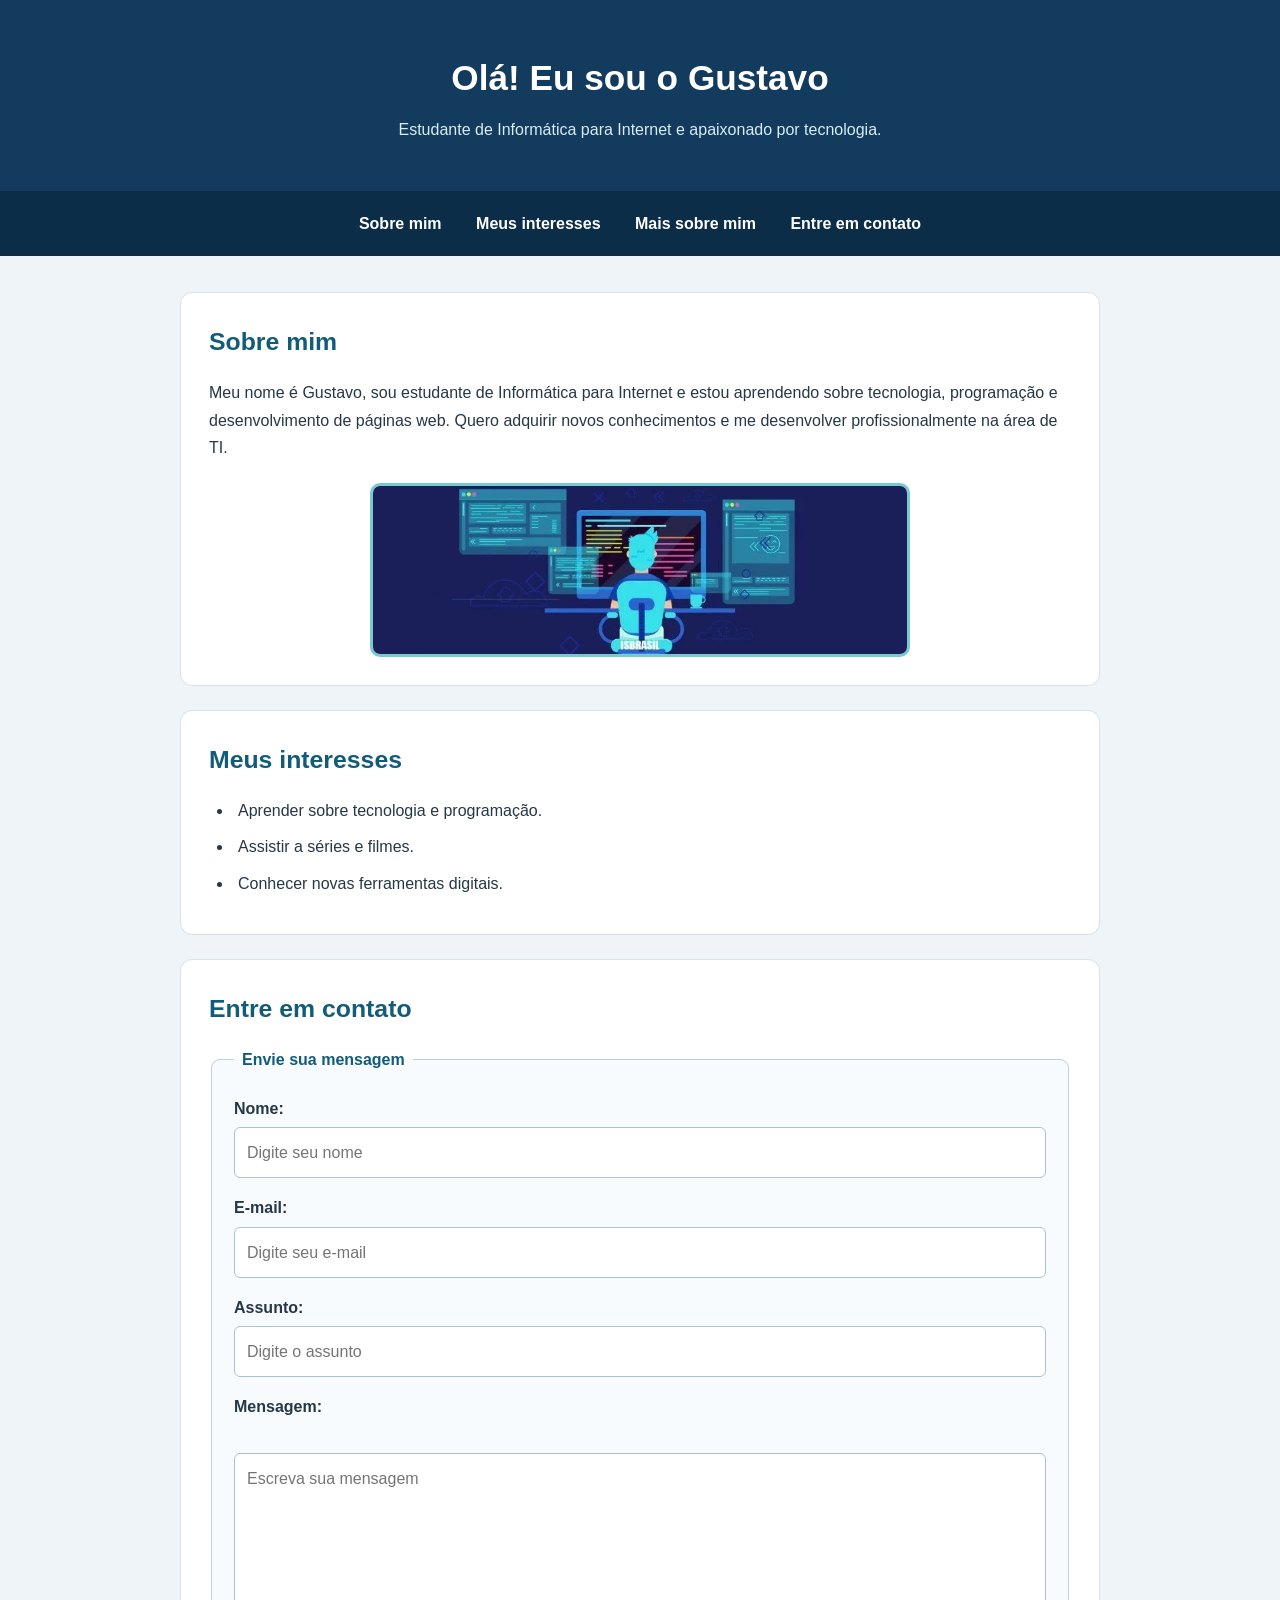
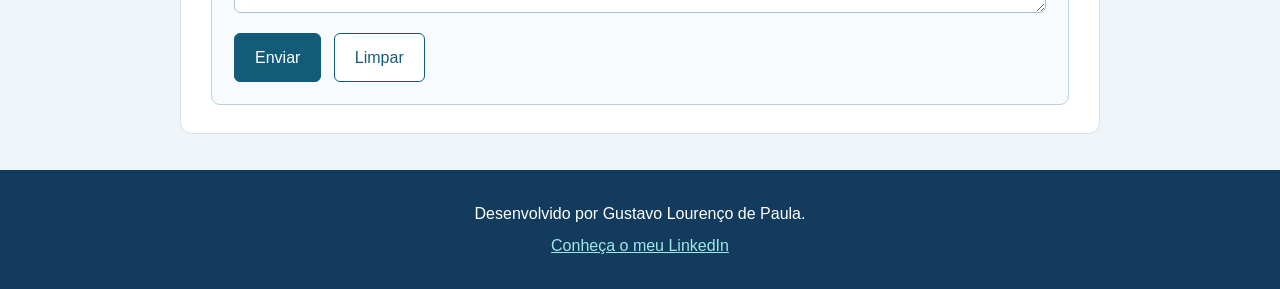
==== commit f44f0cb4: "Vincula CSS e estiliza elementos da página pessoal" ====
--- a/index.html
+++ b/index.html
@@ -5,6 +5,7 @@
     <meta charset="UTF-8">
     <meta name="viewport" content="width=device-width, initial-scale=1.0">
     <title>Página Pessoal - Gustavo</title>
+    <link rel="stylesheet" href="style.css">
 </head>
 <body>
 
@@ -32,6 +33,7 @@
             </p>
 
             <img
+                class="imagem-pessoal"
                 src="img/o-papel-do-programador-na-definicao-da-estrategia-digital_15aa61961ff3a95c582773cbeaeb5be7.webp"
                 alt="Imagem ilustrativa para minha página pessoal"
             >
@@ -40,7 +42,7 @@
         <section id="interesses">
             <h2>Meus interesses</h2>
 
-            <ul>
+            <ul class="lista-interesses">
                 <li>Aprender sobre tecnologia e programação.</li>
                 <li>Assistir a séries e filmes.</li>
                 <li>Conhecer novas ferramentas digitais.</li>
--- a/style.css
+++ b/style.css
@@ -0,0 +1,33 @@
+/* Estilos da página pessoal */
+* { box-sizing: border-box; }
+body { margin: 0; background: #eef4f8; color: #263746; font-family: Arial, Helvetica, sans-serif; font-size: 16px; line-height: 1.7; }
+header { background: #123b5d; color: #fff; padding: 48px 20px; text-align: center; }
+header h1 { margin: 0 0 8px; font-size: 2.2rem; color: #fff; }
+header p { margin: 0; color: #d9edf5; }
+nav { background: #0b2d48; padding: 14px 20px; text-align: center; }
+nav a { color: #fff; text-decoration: none; font-weight: bold; margin: 0 13px; display: inline-block; padding: 5px 2px; }
+nav a:hover, nav a:focus-visible { color: #61d9dc; text-decoration: underline; }
+main { width: 90%; max-width: 920px; margin: 36px auto; }
+section { background: #fff; border: 1px solid #d5e2ea; border-radius: 12px; padding: 28px; margin-bottom: 24px; }
+h2 { color: #135c79; font-size: 1.55rem; margin: 0 0 16px; }
+p { margin: 0 0 16px; }
+section p:last-child { margin-bottom: 0; }
+.imagem-pessoal { display: block; width: 100%; max-width: 540px; height: auto; border: 3px solid #77cbd0; border-radius: 10px; margin: 22px auto 0; }
+.lista-interesses { padding-left: 24px; margin: 0; }
+.lista-interesses li { margin-bottom: 9px; padding-left: 5px; }
+fieldset { border: 1px solid #b7d3df; background: #f7fbfd; border-radius: 9px; padding: 22px; }
+legend { color: #135c79; font-weight: bold; padding: 0 8px; }
+form p { margin-bottom: 16px; }
+label { display: block; font-weight: bold; margin-bottom: 5px; }
+input, textarea { display: block; width: 100%; padding: 11px 12px; margin: 0 0 12px; border: 1px solid #a9c2ce; border-radius: 6px; background: #fff; color: #263746; font: inherit; }
+textarea { min-height: 120px; resize: vertical; }
+input:focus, textarea:focus { outline: 2px solid #45bdc7; outline-offset: 1px; }
+button { background: #135c79; color: white; border: 1px solid #135c79; border-radius: 6px; padding: 10px 20px; margin: 4px 8px 0 0; font: inherit; cursor: pointer; }
+button:hover { background: #0b3d55; }
+button[type="reset"] { background: #fff; color: #135c79; }
+button[type="reset"]:hover { background: #e3f2f5; }
+footer { background: #123b5d; color: #fff; text-align: center; padding: 25px 20px; }
+footer p { margin: 5px 0; }
+footer a { color: #9de9e9; }
+footer a:hover { color: #fff; text-decoration: underline; }
+@media (max-width: 600px) { header { padding: 32px 16px; } header h1 { font-size: 1.8rem; } nav a { margin: 4px 7px; } main { width: 94%; margin: 20px auto; } section { padding: 19px; } fieldset { padding: 15px; } }
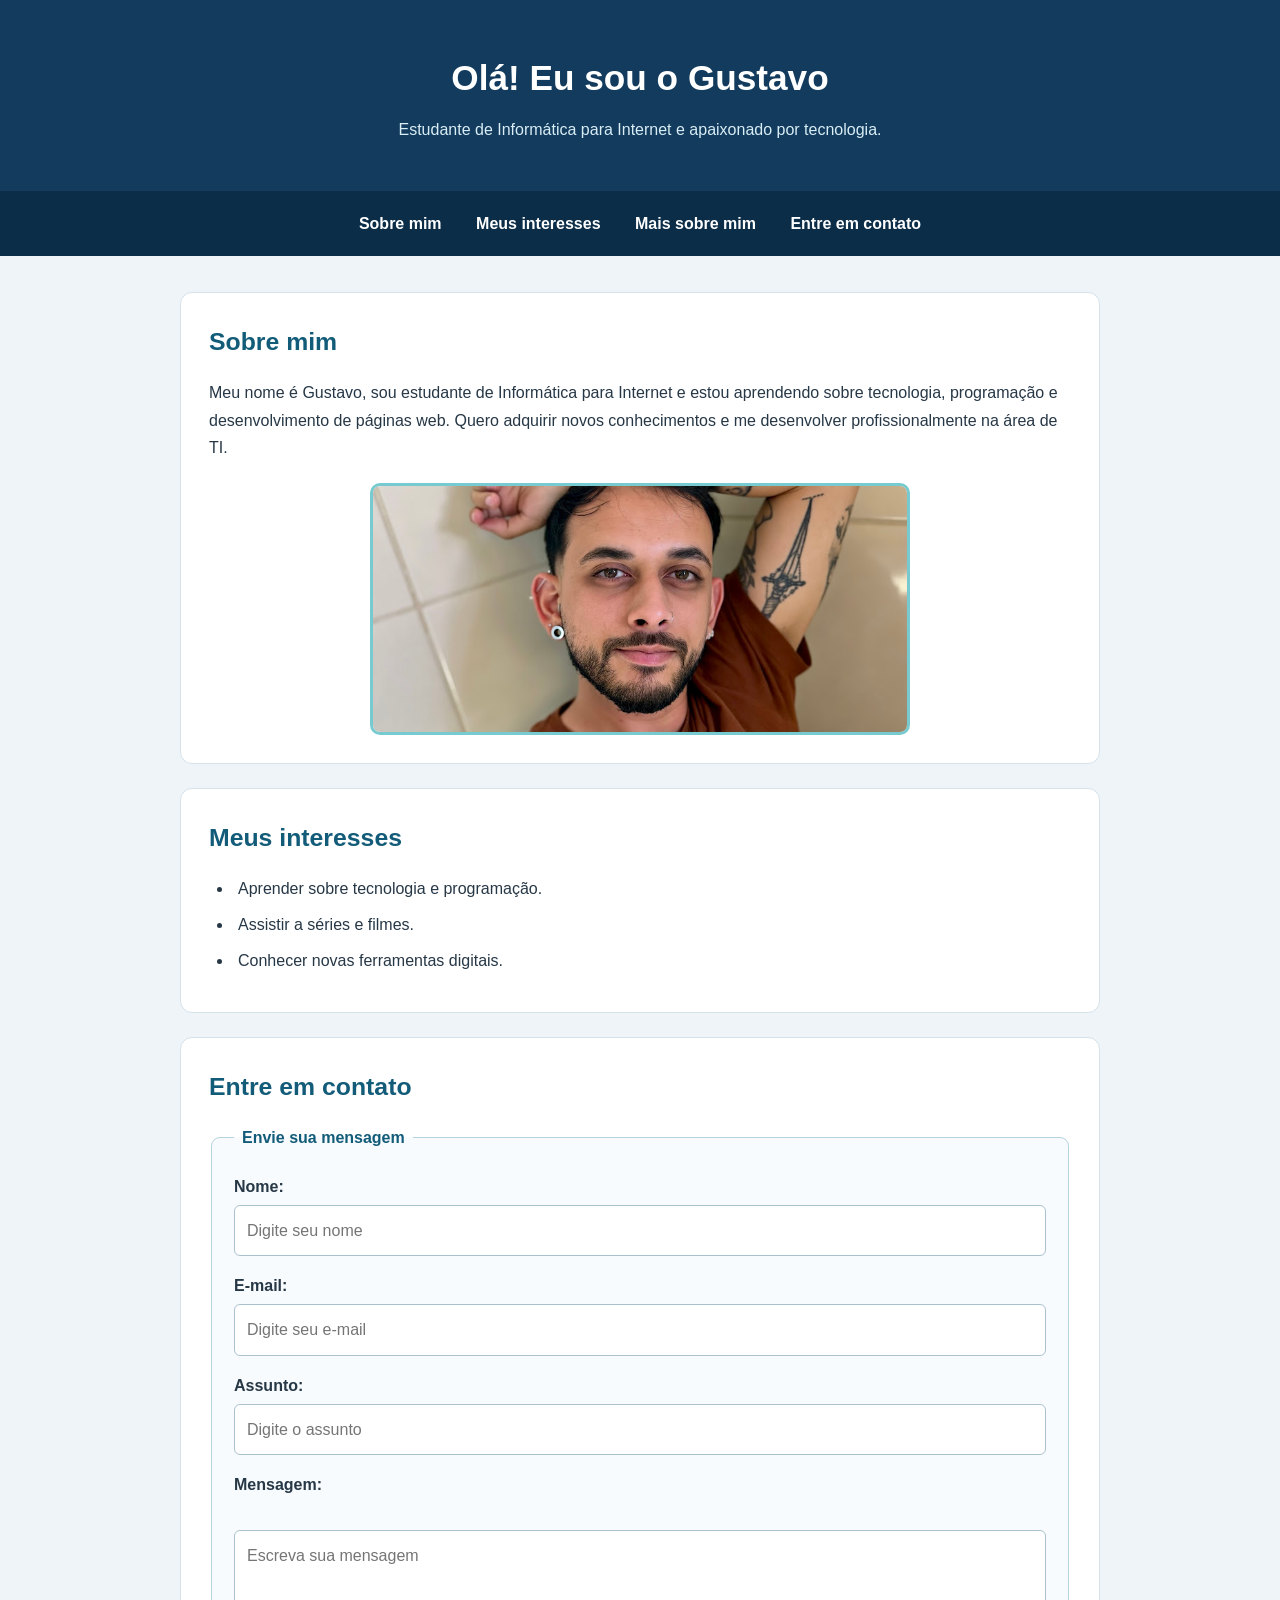
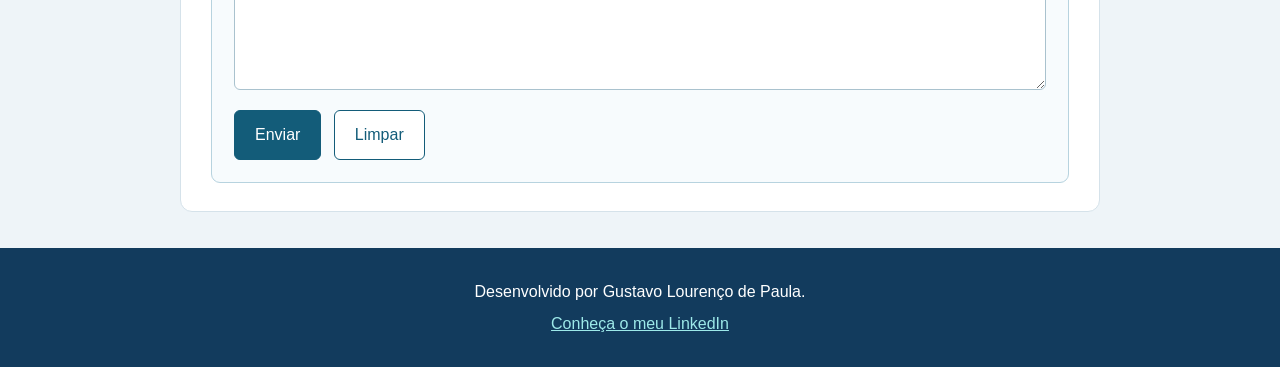
==== commit 903b0d09: "Substitui imagem ilustrativa pela foto pessoal de Gustavo" ====
--- a/index.html
+++ b/index.html
@@ -34,8 +34,8 @@
 
             <img
                 class="imagem-pessoal"
-                src="img/o-papel-do-programador-na-definicao-da-estrategia-digital_15aa61961ff3a95c582773cbeaeb5be7.webp"
-                alt="Imagem ilustrativa para minha página pessoal"
+                src="img/IMG_0218.jpg"
+                alt="Foto pessoal de Gustavo"
             >
         </section>
 
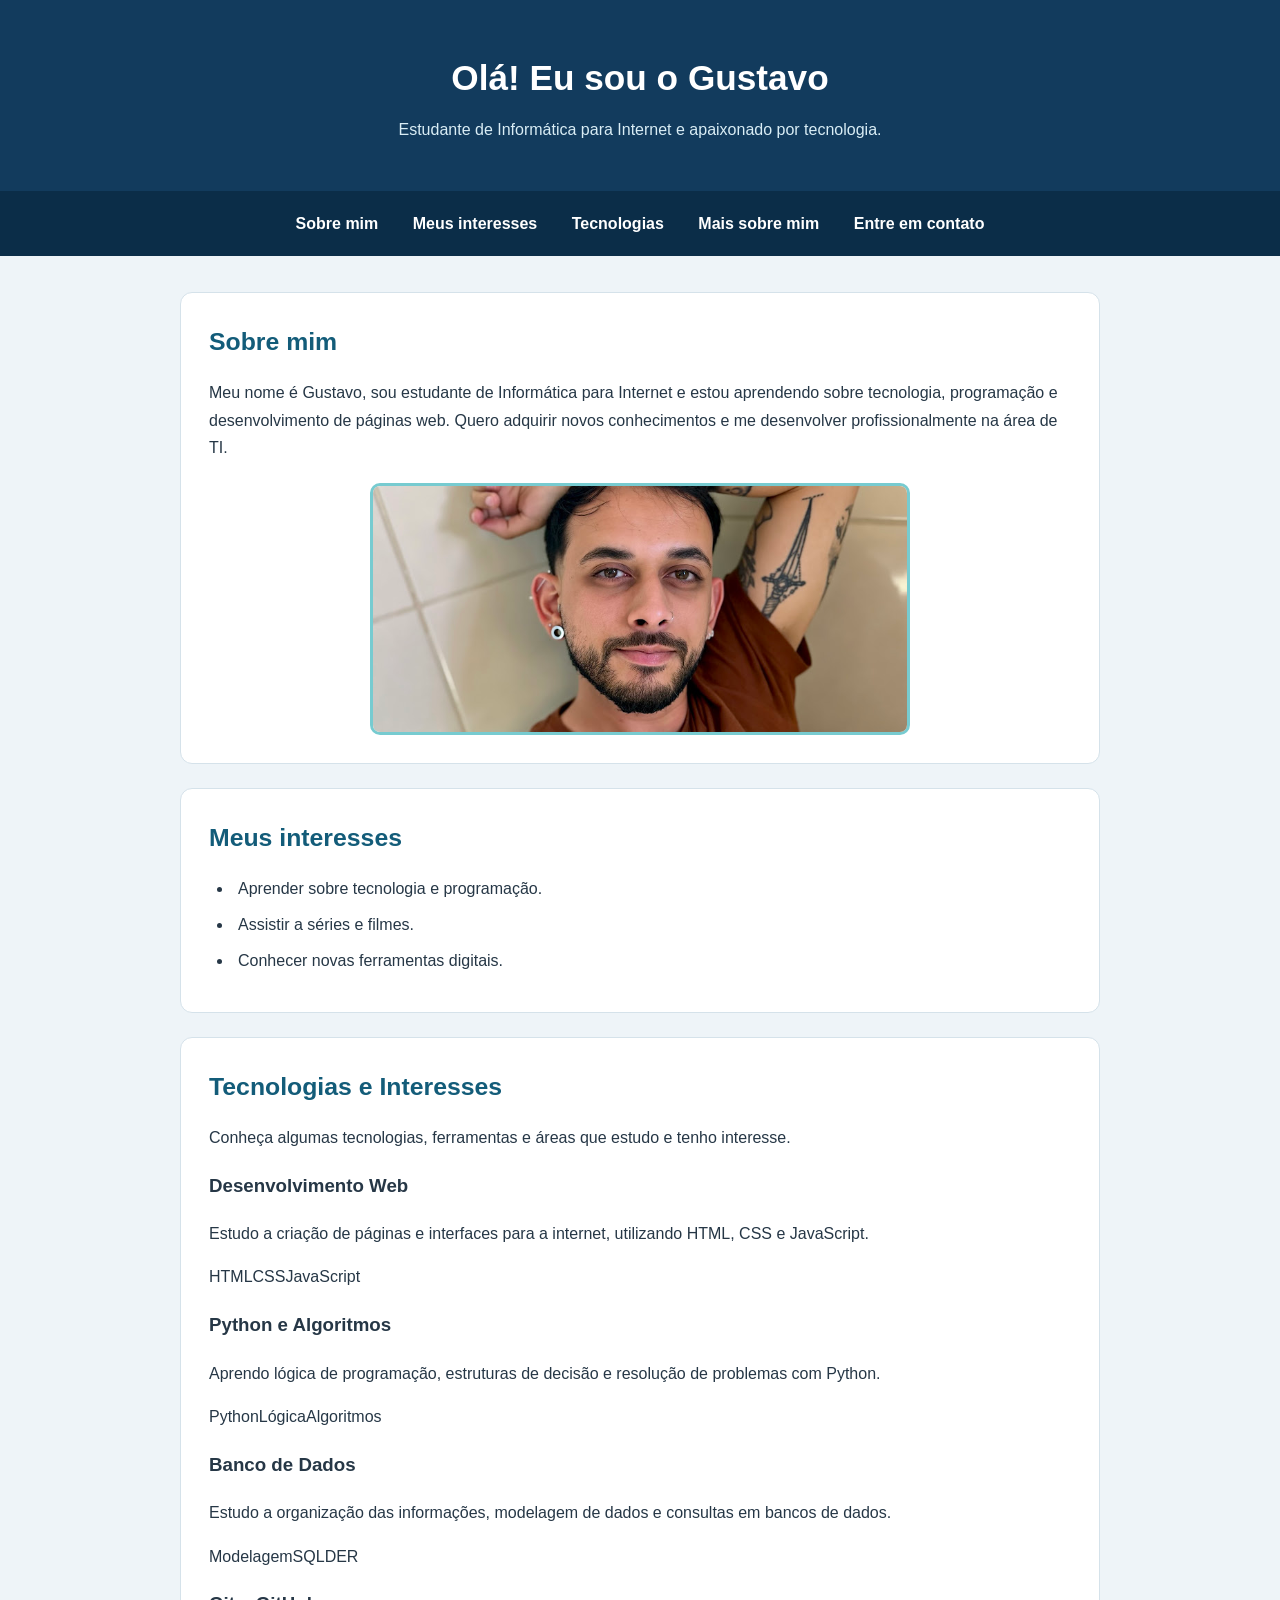
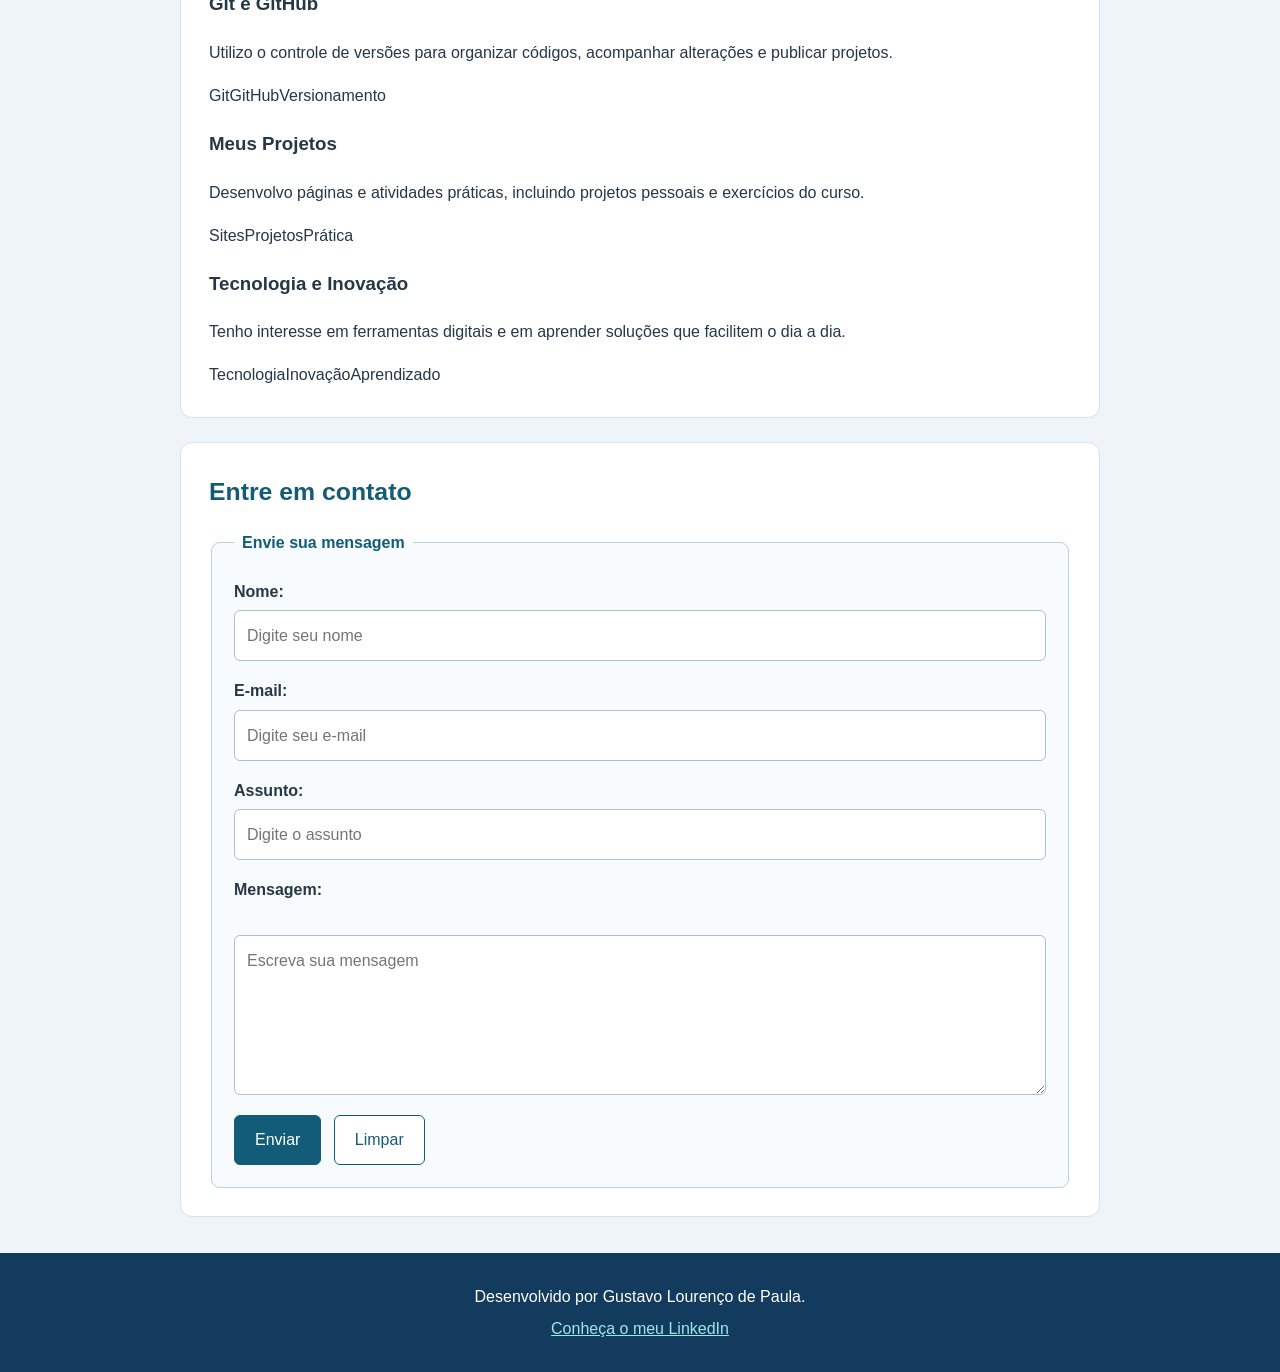
==== commit 447c4798: "Adiciona seção Tecnologias e Interesses com seis cartões" ====
--- a/index.html
+++ b/index.html
@@ -16,7 +16,8 @@
 
     <nav>
         <a href="#sobre">Sobre mim</a>
-        <a href="#interesses">Meus interesses</a>
+        <a href="#interesses">Meus interesses</a>
+        <a href="#tecnologias">Tecnologias</a>
         <a href="sobre.html">Mais sobre mim</a>
         <a href="#contato">Entre em contato</a>
     </nav>
@@ -49,6 +50,44 @@
             </ul>
         </section>
 
+
+        <section id="tecnologias" class="secao-tecnologias">
+            <h2>Tecnologias e Interesses</h2>
+            <p>Conheça algumas tecnologias, ferramentas e áreas que estudo e tenho interesse.</p>
+            <div class="grade-cartoes">
+                <article class="cartao-tecnologia cartao-destaque">
+                    <h3>Desenvolvimento Web</h3>
+                    <p>Estudo a criação de páginas e interfaces para a internet, utilizando HTML, CSS e JavaScript.</p>
+                    <div class="cartao-tags"><span class="tag">HTML</span><span class="tag">CSS</span><span class="tag">JavaScript</span></div>
+                </article>
+                <article class="cartao-tecnologia">
+                    <h3>Python e Algoritmos</h3>
+                    <p>Aprendo lógica de programação, estruturas de decisão e resolução de problemas com Python.</p>
+                    <div class="cartao-tags"><span class="tag">Python</span><span class="tag">Lógica</span><span class="tag">Algoritmos</span></div>
+                </article>
+                <article class="cartao-tecnologia">
+                    <h3>Banco de Dados</h3>
+                    <p>Estudo a organização das informações, modelagem de dados e consultas em bancos de dados.</p>
+                    <div class="cartao-tags"><span class="tag">Modelagem</span><span class="tag">SQL</span><span class="tag">DER</span></div>
+                </article>
+                <article class="cartao-tecnologia">
+                    <h3>Git e GitHub</h3>
+                    <p>Utilizo o controle de versões para organizar códigos, acompanhar alterações e publicar projetos.</p>
+                    <div class="cartao-tags"><span class="tag">Git</span><span class="tag">GitHub</span><span class="tag">Versionamento</span></div>
+                </article>
+                <article class="cartao-tecnologia">
+                    <h3>Meus Projetos</h3>
+                    <p>Desenvolvo páginas e atividades práticas, incluindo projetos pessoais e exercícios do curso.</p>
+                    <div class="cartao-tags"><span class="tag">Sites</span><span class="tag">Projetos</span><span class="tag">Prática</span></div>
+                </article>
+                <article class="cartao-tecnologia">
+                    <h3>Tecnologia e Inovação</h3>
+                    <p>Tenho interesse em ferramentas digitais e em aprender soluções que facilitem o dia a dia.</p>
+                    <div class="cartao-tags"><span class="tag">Tecnologia</span><span class="tag">Inovação</span><span class="tag">Aprendizado</span></div>
+                </article>
+            </div>
+        </section>
+
         <section id="contato">
             <h2>Entre em contato</h2>
 
